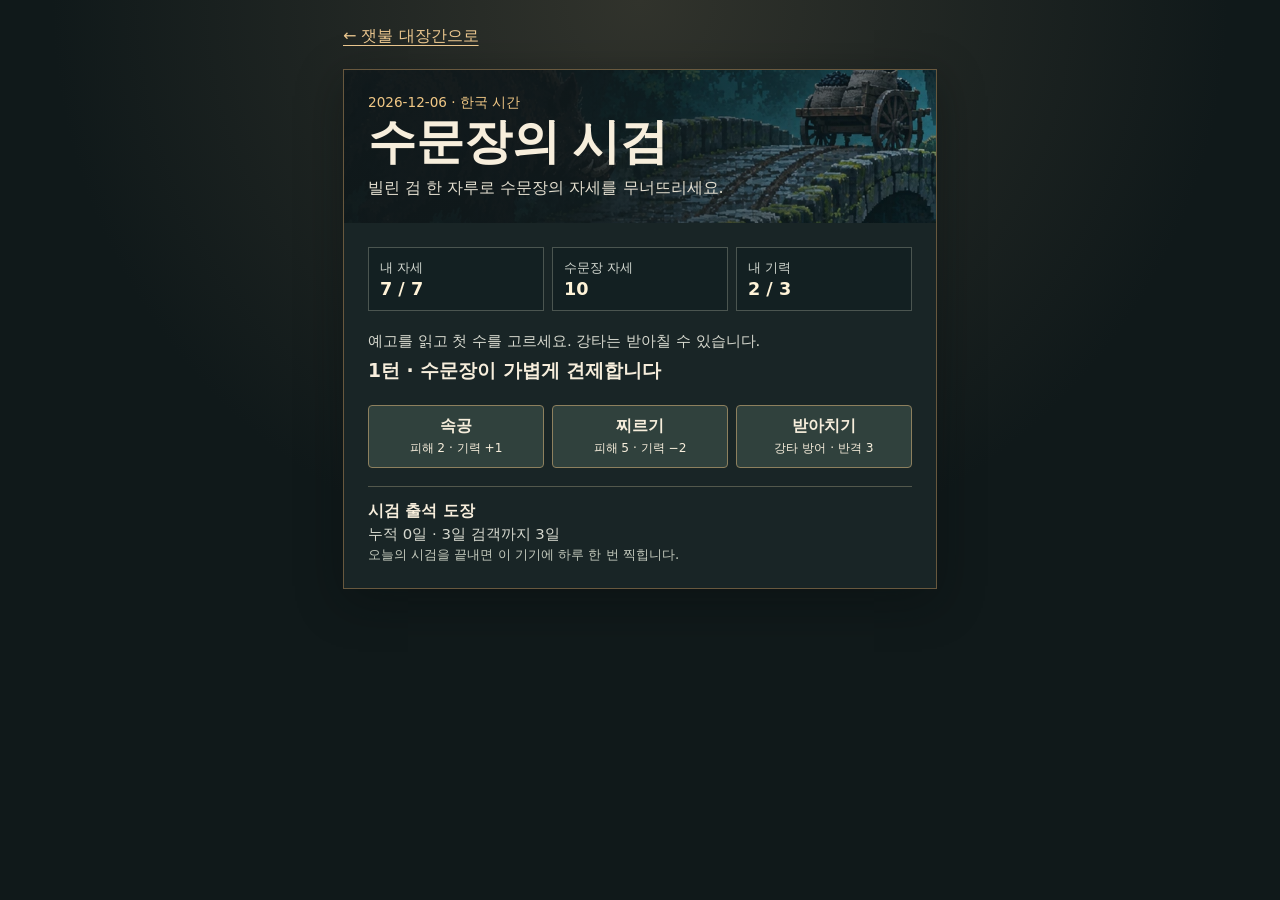
==== duel.html @ a0e367fb "Publish Emberforge 66c71311aa5f" ====
<!doctype html>
<html lang="ko">
  <head>
    <meta charset="utf-8">
    <meta name="viewport" content="width=device-width,initial-scale=1,viewport-fit=cover">
    <meta name="theme-color" content="#142020">
    <title>수문장의 시검 · 잿불 대장간</title>
    <link rel="icon" href="assets/icon.png">
    <link rel="stylesheet" href="duel.css?v=1">
    <script defer src="swordcraft.js"></script>
    <script defer src="duel.js?v=1"></script>
  </head>
  <body>
    <main>
      <nav><a id="forge-link" href="index.html#forge">← 잿불 대장간으로</a></nav>
      <article>
        <header>
          <p id="day-label"></p>
          <h1>수문장의 시검</h1>
          <p>빌린 검 한 자루로 수문장의 자세를 무너뜨리세요.</p>
        </header>
        <div class="panel">
          <p id="link-notice" hidden></p>
          <section id="duel-arena" aria-label="시검">
            <p id="opponent" hidden></p>
            <div class="meters">
              <div>내 자세 <b id="health"></b></div>
              <div>수문장 자세 <b id="enemy"></b></div>
              <div>내 기력 <b id="stamina"></b></div>
            </div>
            <div class="intent" aria-live="polite" aria-atomic="true">
              <p id="turn-note"></p>
              <h2 id="intent"></h2>
            </div>
            <div class="moves">
              <button data-move="q">속공<small>피해 2 · 기력 +1</small></button>
              <button data-move="l">찌르기<small>피해 5 · 기력 −2</small></button>
              <button data-move="p">받아치기<small>강타 방어 · 반격 3</small></button>
            </div>
          </section>
          <section id="duel-result" aria-labelledby="result-title" hidden>
            <h2 id="result-title" tabindex="-1"></h2>
            <div id="scoreboard"></div>
            <p class="rules">승리하면 적은 턴, 이어서 남은 내 자세로 겨룹니다. 둘 다 쓰러지면 수문장의 자세를 더 깎은 쪽이 앞섭니다.</p>
            <div class="actions">
              <button class="primary" id="share-duel"></button>
              <button id="retry-duel">다시 겨루기</button>
            </div>
            <a id="result-forge" href="index.html#forge">대장간에서 내 검 벼리기 →</a>
            <div id="manual-share" hidden>
              <label for="share-link">링크를 길게 누르거나 선택해 복사하세요.</label>
              <input id="share-link" type="url" readonly>
            </div>
            <p id="share-status" role="status"></p>
          </section>
          <aside aria-labelledby="stamps-title">
            <h2 id="stamps-title">시검 출석 도장</h2>
            <p id="stamp-progress"></p>
            <small id="stamp-note"></small>
            <a id="today-link" href="duel.html" hidden>오늘의 시검 열기 →</a>
          </aside>
        </div>
      </article>
    </main>
  </body>
</html>
---- duel.css ----
:root { color-scheme: dark; font-family: "Malgun Gothic", "Apple SD Gothic Neo", system-ui, sans-serif; background: #10191a; color: #f7eedc; }
* { box-sizing: border-box; }
body { margin: 0; background: radial-gradient(ellipse at top, #31332c 0%, transparent 65%); }
main { width: min(100%, 650px); margin: auto; padding: 16px clamp(12px, 4vw, 28px) 36px; }
nav { margin-bottom: 12px; }
a { display: inline-block; color: #eac68e; padding: 10px 0; text-underline-offset: 4px; }
article { border: 1px solid #68583e; background: #192526; box-shadow: 0 12px 42px #070c0c66; }
header { padding: 24px; min-height: 148px; display: grid; align-content: end; background: linear-gradient(90deg, #10191bf5 0%, #10191beb 38%, #10191b50), url("assets/story/bridge.webp") center 48% / cover; }
h1, h2, p { margin: 0; }
h1 { font-family: "Batang", "AppleMyungjo", Georgia, serif; font-size: clamp(2rem, 7vw, 3rem); line-height: 1.25; }
header p:last-child { margin-top: 6px; color: #e4dfd0; }
#day-label { color: #f0c785; font-size: .85rem; }
.panel { padding: clamp(14px, 4vw, 24px); }
#link-notice, #opponent { margin-bottom: 12px; line-height: 1.45; color: #f3d097; }
.meters, .moves, .actions, #scoreboard { display: grid; gap: 8px; }
.meters, .moves { grid-template-columns: repeat(3, minmax(0, 1fr)); }
.meters > div, #scoreboard > div { padding: 11px; border: 1px solid #4b5550; background: #132022; color: #d0d5ce; font-size: .84rem; }
.meters b, #scoreboard b { display: block; margin-top: 2px; font-size: 1.1rem; color: #fff3d8; }
.intent { min-height: 94px; display: grid; align-content: center; gap: 4px; }
#turn-note, .rules, aside p { font-size: .93rem; line-height: 1.55; color: #d7d9cf; }
h2 { font-size: 1.17rem; line-height: 1.5; }
button, input { font: inherit; color: inherit; }
button { min-height: 48px; padding: 10px 6px; border: 1px solid #8d805e; background: #30413d; border-radius: 4px; font-weight: 700; cursor: pointer; }
button:hover:enabled { background: #3c5049; }
button:disabled { opacity: .5; cursor: default; }
button small { display: block; margin-top: 3px; font-size: .76rem; font-weight: 400; }
:focus-visible { outline: 3px solid #ffc76b; outline-offset: 2px; }
aside { border-top: 1px solid #53584c; margin-top: 18px; padding-top: 12px; }
aside h2 { font-size: .98rem; }
aside small, .rules { color: #c4cabd; }
aside small, #today-link { display: block; }
#scoreboard { margin: 12px 0 8px; }
.actions { grid-template-columns: 1.5fr 1fr; margin-top: 14px; }
.primary { background: #77532c; border-color: #bf955c; }
.primary:hover:enabled { background: #896334; }
#manual-share { margin-top: 12px; }
input { width: 100%; padding: 10px; margin-top: 3px; background: #122022; border: 1px solid #6b766c; }
#share-status:not(:empty) { margin-top: 8px; }
[hidden] { display: none !important; }
@media (max-width: 380px) {
  header { padding: 16px; min-height: 128px; }
  .meters, .moves { gap: 4px; }
  .moves button { padding-inline: 2px; }
}
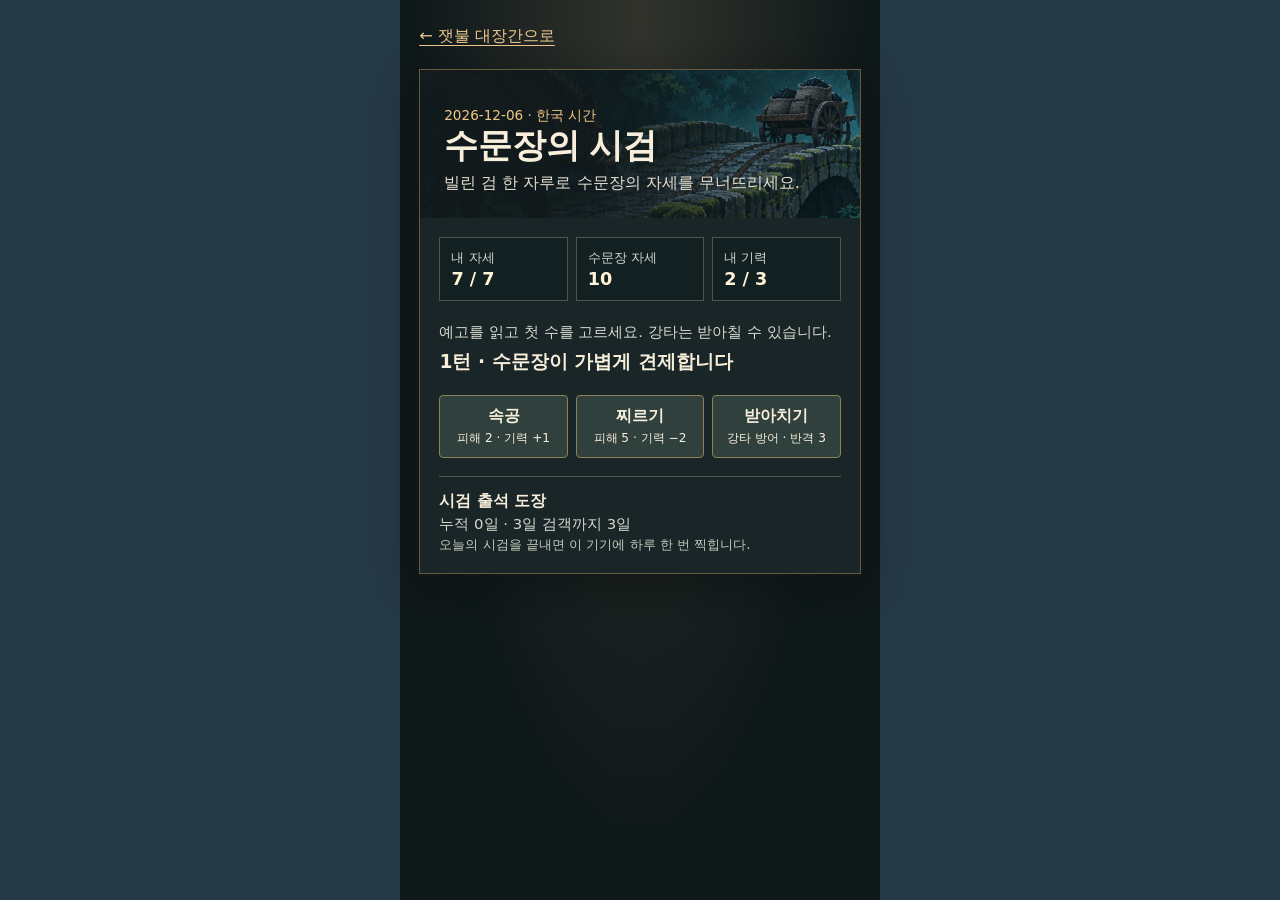
==== commit 26872ee0: "Publish Emberforge d9bdc146ac21" ====
--- a/duel.html
+++ b/duel.html
@@ -6,7 +6,7 @@
     <meta name="theme-color" content="#142020">
     <title>수문장의 시검 · 잿불 대장간</title>
     <link rel="icon" href="assets/icon.png">
-    <link rel="stylesheet" href="duel.css?v=1">
+    <link rel="stylesheet" href="duel.css?v=1.99.1">
     <script defer src="swordcraft.js"></script>
     <script defer src="duel.js?v=1"></script>
   </head>
--- a/duel.css
+++ b/duel.css
@@ -1,16 +1,16 @@
-:root { color-scheme: dark; font-family: "Malgun Gothic", "Apple SD Gothic Neo", system-ui, sans-serif; background: #10191a; color: #f7eedc; }
+:root { color-scheme: dark; font-family: "Malgun Gothic", "Apple SD Gothic Neo", system-ui, sans-serif; background: #263946; color: #f7eedc; }
 * { box-sizing: border-box; }
-body { margin: 0; background: radial-gradient(ellipse at top, #31332c 0%, transparent 65%); }
-main { width: min(100%, 650px); margin: auto; padding: 16px clamp(12px, 4vw, 28px) 36px; }
+body { width: min(100%, 480px); min-height: 100dvh; margin: 0 auto; container-type: inline-size; background: radial-gradient(ellipse at top, #31332c 0%, transparent 65%) #10191a; }
+main { padding: 16px clamp(12px, 4cqw, 28px) 36px; }
 nav { margin-bottom: 12px; }
 a { display: inline-block; color: #eac68e; padding: 10px 0; text-underline-offset: 4px; }
 article { border: 1px solid #68583e; background: #192526; box-shadow: 0 12px 42px #070c0c66; }
 header { padding: 24px; min-height: 148px; display: grid; align-content: end; background: linear-gradient(90deg, #10191bf5 0%, #10191beb 38%, #10191b50), url("assets/story/bridge.webp") center 48% / cover; }
 h1, h2, p { margin: 0; }
-h1 { font-family: "Batang", "AppleMyungjo", Georgia, serif; font-size: clamp(2rem, 7vw, 3rem); line-height: 1.25; }
+h1 { font-family: "Batang", "AppleMyungjo", Georgia, serif; font-size: clamp(2rem, 7cqw, 3rem); line-height: 1.25; }
 header p:last-child { margin-top: 6px; color: #e4dfd0; }
 #day-label { color: #f0c785; font-size: .85rem; }
-.panel { padding: clamp(14px, 4vw, 24px); }
+.panel { padding: clamp(14px, 4cqw, 24px); }
 #link-notice, #opponent { margin-bottom: 12px; line-height: 1.45; color: #f3d097; }
 .meters, .moves, .actions, #scoreboard { display: grid; gap: 8px; }
 .meters, .moves { grid-template-columns: repeat(3, minmax(0, 1fr)); }
